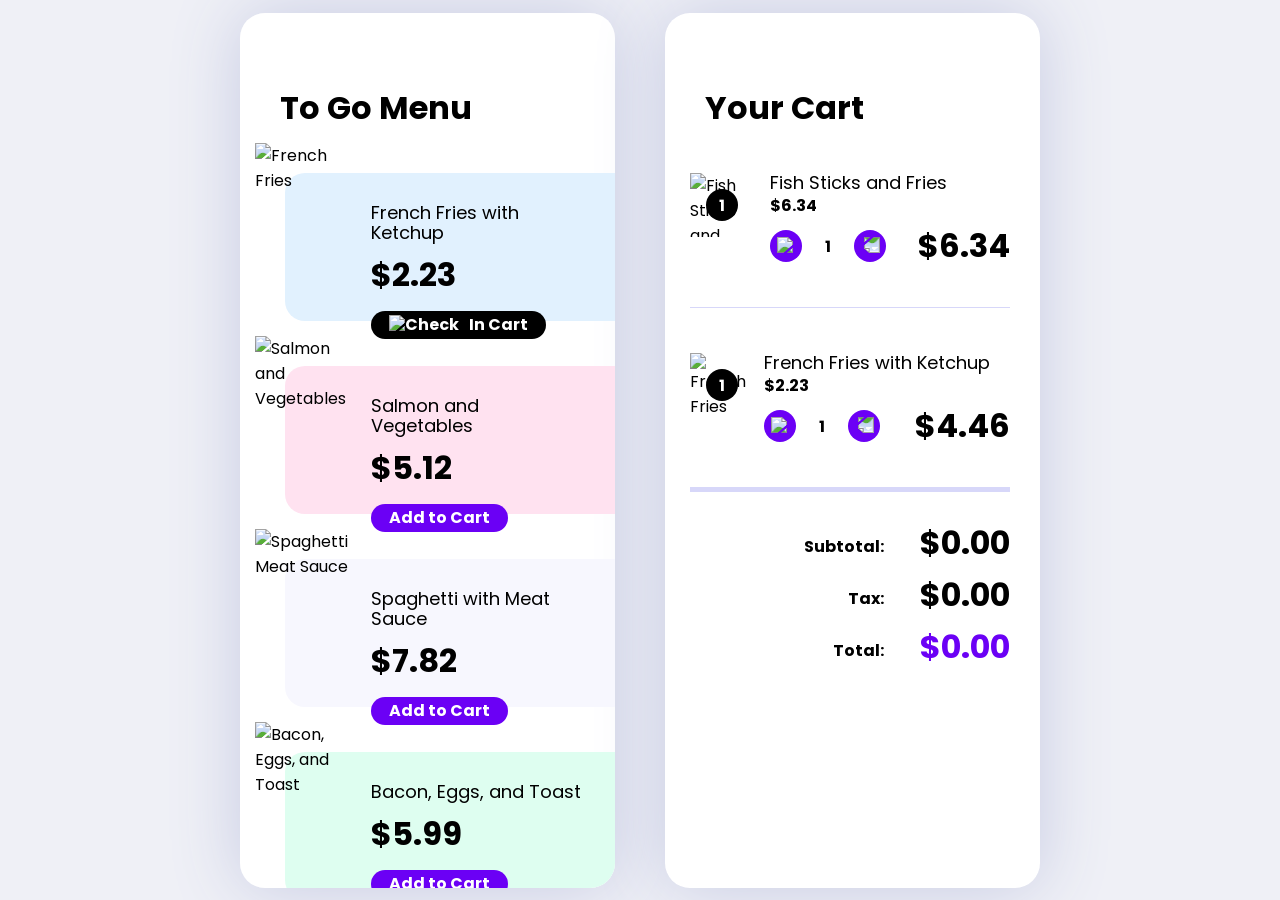
==== index.html @ 76d4e1fb "Fixed functionality Some bug are remaining to be resolved" ====
<!DOCTYPE html>
<html lang="en">

<head>
  <meta charset="UTF-8">
  <meta http-equiv="X-UA-Compatible" content="IE=edge">
  <meta name="viewport" content="width=device-width, initial-scale=1.0">
  <title>02 - E-Commerce Component || Advent of JavaScript</title>
  <link rel="stylesheet" href="./styles.css" />
  <script src="app.js" async></script>
</head>

<body>

  <div class="wrapper menu">
    <div class="panel">
      <h1>To Go Menu</h1>
      <ul class="menu">
        <li class="menu-items">
          <div class="plate">
            <img src="images/plate__french-fries.png" alt="French Fries" class="plate" />
          </div>
          <div class="content">
            <p class="menu-item">French Fries with Ketchup</p>
            <p class="price">$2.23</p>
            <button class="in-cart">
              <img src="images/check.svg" alt="Check" />
              In Cart
            </button>
          </div>
        </li>
        <li class="menu-items">
          <div class="plate">
            <img src="images/plate__salmon-vegetables.png" alt="Salmon and Vegetables" class="plate" />
          </div>
          <div class="content">
            <p class="menu-item">Salmon and Vegetables</p>
            <p class="price">$5.12</p>
            <button class="add">Add to Cart</button>
          </div>
        </li class="menu-items">
        <li>
          <div class="plate">
            <img src="images/plate__spaghetti-meat-sauce.png" alt="Spaghetti Meat Sauce" class="plate" />
          </div>
          <div class="content">
            <p class="menu-item">Spaghetti with Meat Sauce</p>
            <p class="price">$7.82</p>
            <button class="add">Add to Cart</button>
          </div>
        </li>
        <li class="menu-items">
          <div class="plate">
            <img src="images/plate__bacon-eggs.png" alt="Bacon, Eggs, and Toast" class="plate" />
          </div>
          <div class="content">
            <p class="menu-item">Bacon, Eggs, and Toast</p>
            <p class="price">$5.99</p>
            <button class="add">Add to Cart</button>
          </div>
        </li>
        <li class="menu-items">
          <div class="plate">
            <img src="images/plate__chicken-salad.png" alt="Chicken Salad with Parmesean" class="plate" />
          </div>
          <div class="content">
            <p class="menu-item">Chicken Salad with Parmesan</p>
            <p class="price">$6.98</p>
            <button class="add">Add to Cart</button>
          </div>
        </li>
        <li class="menu-items">
          <div class="plate">
            <img src="images/plate__fish-sticks-fries.png" alt="Fish Sticks and Fries" class="plate" />
          </div>
          <div class="content">
            <p class="menu-item">Fish Sticks and Fries</p>
            <p class="price">$6.34</p>
            <button class="add">Add to Cart</button>
          </div>
        </li>
      </ul>
    </div>

    <div class="panel cart">
      <h1>Your Cart</h1>
      <!-- <p class="empty">Your cart is empty.</p> -->

      <ul class="cart-summary">

        <!-- item 1 -->
        <li class= "cart-rows">
          <div class="plate">
            <img src="images/plate__fish-sticks-fries.png" alt="Fish Sticks and Fries" class="plate" />
            <div class="quantity">1</div>
          </div>
          <div class="content">
            <p class="menu-item">Fish Sticks and Fries</p>
            <p class="price">$6.34</p>
          </div>
          <div class="quantity__wrapper">
            <button class="decrease">
              <img src="images/chevron.svg" />
            </button>
            <div class="quantity">1</div>
            <button class="increase">
              <img src="images/chevron.svg" />
            </button>
          </div>
          <div class="subtotal">
            $6.34
          </div>
        </li>

        <!-- item 2 -->
        <li class= "cart-rows">
          <div class="plate">
            <img src="images/plate__french-fries.png" alt="French Fries" class="plate" />
            <div class="quantity">1</div>
          </div>
          <div class="content">
            <p class="menu-item">French Fries with Ketchup</p>
            <p class="price">$2.23</p>
          </div>
          <div class="quantity__wrapper">
            <button class="decrease">
              <img src="images/chevron.svg" />
            </button>
            <div class="quantity">1</div>
            <button class="increase">
              <img src="images/chevron.svg" />
            </button>
          </div>
          <div class="subtotal">
            $4.46
          </div>
        </li>
      </ul>

      <div class="totals">
        <div class="line-item">
          <div class="label">Subtotal:</div>
          <div class="amount price subtotal">$0.00</div>
        </div>
        <div class="line-item">
          <div class="label">Tax:</div>
          <div class="amount price tax">$0.00</div>
        </div>
        <div class="line-item total">
          <div class="label">Total:</div>
          <div class="amount price total">$0.00</div>
        </div>
      </div>
    </div>
  </div>
</body>

</html>
---- styles.css ----
@import url('https://fonts.googleapis.com/css2?family=Poppins:wght@400;700&display=swap');

body {
  background: url('images/bg__left.svg') left 10% no-repeat,
    url('images/bg__top-right.svg') right top no-repeat,
    #EFF0F6 url('images/bg__btm-right.svg') right bottom no-repeat;
  font-family: 'Poppins', sans-serif;
  margin: 0;
  padding: 0;
  min-height: 100%;
  min-width: 100%;
}

.wrapper {
  align-items: center;
  display: flex;
  justify-content: center;
  width: 100vw;
  gap: 50px;
  height: 100vh;
}

.panel {
  background: white;
  border-radius: 25px;
  box-sizing: border-box;
  box-shadow: 0px 0px 70px #C7CBE3;
  height: 875px;
  padding-top: 50px;
  overflow-y: scroll;
  width: 375px;
}

h1 {
  padding-left: 40px;
  font-size: 2rem;
  font-weight: bold;
  padding-bottom: 20px;
}

ul {
  list-style-type: none;
  margin: 0;
  padding: 0;
}

ul.menu li {
  margin-left: 15px;
  display: flex;
  padding-right: 30px;
  position: relative;
  gap: 20px;
  margin-bottom: 45px;
}

ul.menu li:nth-child(4n + 1):before {
  --background: #e1f1fe
}

ul.menu li:nth-child(4n + 2):before {
  --background: #ffe2f0
}

ul.menu li:nth-child(4n + 3):before {
  --background: #f7f7fe
}

ul.menu li:nth-child(4n + 4):before {
  --background: #defef0
}

ul.menu li:before {
  background: var(--background);
  border-bottom-left-radius: 20px;
  border-top-left-radius: 20px;
  content: '';
  display: block;
  width: 100%;
  height: 100%;
  position: absolute;
  left: 30px;
  top: 0;
  z-index: 1;
}

ul.menu .plate {
  height: 148px;
  width: 148px;
  position: relative;
  z-index: 2;
  top: -15px;
}

ul.menu .content {
  padding-top: 30px;
  position: relative;
  width: 100%;
  z-index: 3;
}

.menu-item {
  font-size: 1.125rem;
  line-height: 20px;
  margin: 0 0 16px 0;
  padding: 0;
}

.price,
.subtotal{
  font-size: 2rem;
  line-height: 1;
  font-weight: bold;
}

ul.menu .price {
  margin: 0 0 20px 0;
  padding: 0;
}

button {
  background: #6B00F5;
  border: none;
  cursor: pointer;
  font-family: 'Poppins', sans-serif;
  border-radius: 20px;
  padding: 4px 18px;
  font-size: 1rem;
  color: white;
  font-weight: bold;
  line-height: 1.2;
  display: flex;
  align-items: center;
  justify-content: center;
  gap: 10px;
}

ul.menu button {
  position: absolute;
}

button.in-cart {
  background: black;
}

.cart p.empty {
  padding-left: 40px;
}

.cart-summary {
  border-bottom: 5px solid #D7D7F9;
  margin: 0 30px 0 25px;
}

.cart-summary li {
  display: grid;
  grid-template-areas: "plate content content"
    "plate quantity price";
}

.cart-summary .menu-item {
  margin-bottom: 5px;
}

.cart-summary p {
  margin-bottom: 0;
}

.cart-summary .price {
  margin: 0 0 16px 0;
  font-size: 1rem;
}

.cart .plate {
  position: relative;
  height: 64px;
  width: 64px;
  display: flex;
  align-items: center;
  justify-content: center;
  grid-area: plate;
}

.cart .plate img {
  height: 64px;
  width: 64px;
  position: absolute;
  left: 0;
  top: 0;
  z-index: 1;
}

.cart-summary .content {
  grid-area: content;
}

.cart .quantity {
  background: black;
  color: white;
  font-size: 1rem;
  grid-area: quantity;
  font-weight: bold;
  border-radius: 50%;
  height: 32px;
  width: 32px;
  display: flex;
  align-items: center;
  justify-content: center;
  z-index: 2;
}

.quantity__wrapper {
  display: flex;
  gap: 10px;
}

.quantity__wrapper .quantity {
  background: none;
  color: black;
}

.decrease,
.increase {
  padding: 0;
  height: 32px;
  width: 32px;
  display: block;
}

.decrease:hover,
.increase:hover {
  background: black;
}

.decrease img {
  top: 1px;
  position: relative;
  left: -1px;
}

.increase img {
  transform: rotate(180deg);
  position: relative;
  top: 1px;
  left: 2px;
}

.cart-summary li {
  border-bottom: 1px solid #D7D7F9;
  margin-bottom: 45px;
  padding-bottom: 45px;
}

.cart-summary li:last-child {
  border-bottom: 0;
  padding-bottom: 0;
}

.cart-summary li .subtotal {
  text-align: right;
}

.totals {
  padding: 35px 30px;
}

.line-item {
  display: flex;
  align-items: flex-end;
  text-align: right;
  margin-bottom: 20px;
}

.line-item .label {
  font-size: 1rem;
  font-weight: bold;
  width: 60%;
}

.line-item .amount {
  width: 40%;
}

.line-item.total .price {
  color: #6B00F5;
}
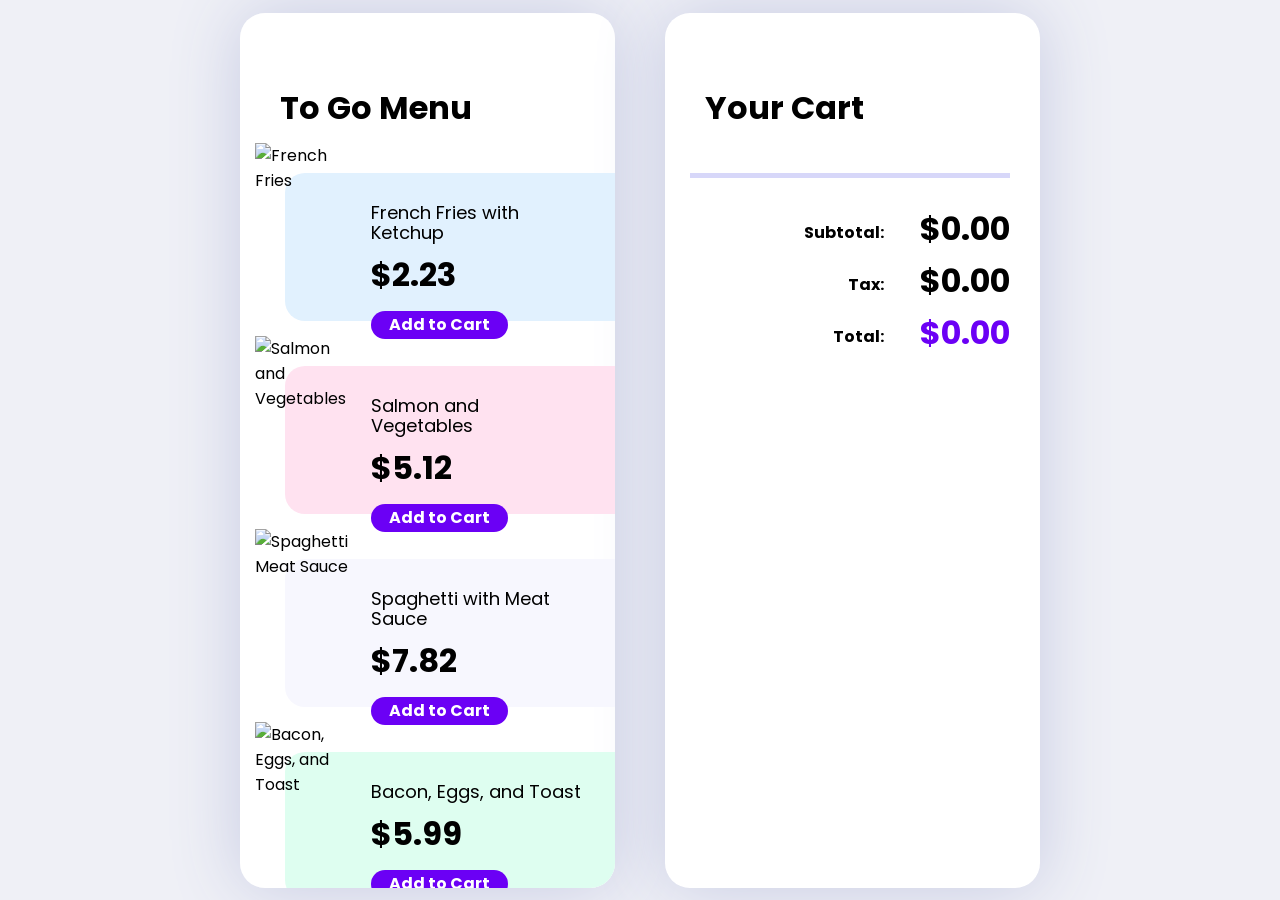
==== commit c76dbd45: "Add files via upload" ====
--- a/index.html
+++ b/index.html
@@ -23,10 +23,7 @@
           <div class="content">
             <p class="menu-item">French Fries with Ketchup</p>
             <p class="price">$2.23</p>
-            <button class="in-cart">
-              <img src="images/check.svg" alt="Check" />
-              In Cart
-            </button>
+            <button class="add">Add to Cart</button>
           </div>
         </li>
         <li class="menu-items">
@@ -89,7 +86,7 @@
       <ul class="cart-summary">
 
         <!-- item 1 -->
-        <li class= "cart-rows">
+        <!-- <li class= "cart-rows">
           <div class="plate">
             <img src="images/plate__fish-sticks-fries.png" alt="Fish Sticks and Fries" class="plate" />
             <div class="quantity">1</div>
@@ -110,10 +107,10 @@
           <div class="subtotal">
             $6.34
           </div>
-        </li>
+        </li> -->
 
         <!-- item 2 -->
-        <li class= "cart-rows">
+        <!-- <li class= "cart-rows">
           <div class="plate">
             <img src="images/plate__french-fries.png" alt="French Fries" class="plate" />
             <div class="quantity">1</div>
@@ -134,7 +131,7 @@
           <div class="subtotal">
             $4.46
           </div>
-        </li>
+        </li> -->
       </ul>
 
       <div class="totals">
